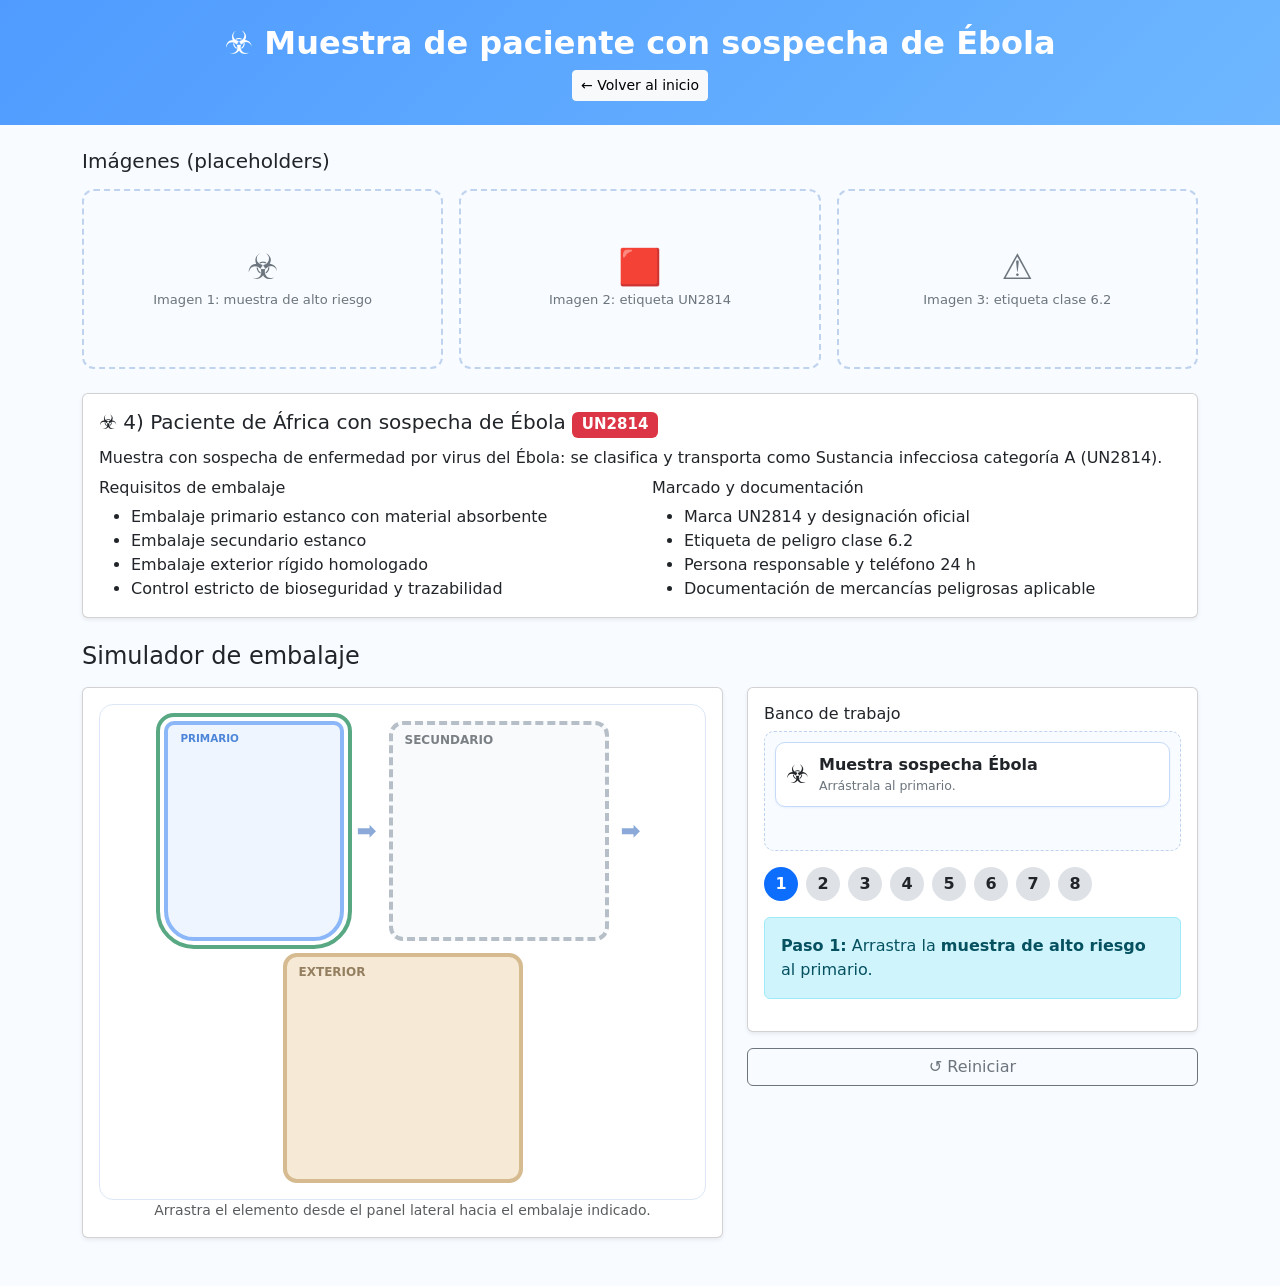
==== ebola.html @ 7474e512 "trabajo gmb" ====
<!DOCTYPE html>
<html lang="es">
<head>
<meta charset="UTF-8">
<meta name="viewport" content="width=device-width, initial-scale=1">
<title>Sospecha de Ébola</title>
<link href="https://cdn.jsdelivr.net/npm/bootstrap@5.3.3/dist/css/bootstrap.min.css" rel="stylesheet">
<link rel="stylesheet" href="styles.css">
</head>
<body data-case="EBOLA">

<header class="hero py-4 text-center">
  <div class="container">
    <h1 class="h2 fw-bold mb-2">☣️ Muestra de paciente con sospecha de Ébola</h1>
    <a class="btn btn-light btn-sm" href="index.html">← Volver al inicio</a>
  </div>
</header>

<main class="container my-4">
  <section class="mb-4">
    <h2 class="h5 mb-3">Imágenes (placeholders)</h2>
    <div class="row g-3">
      <div class="col-md-4"><div class="image-placeholder"><span class="emoji">☣️</span><div class="hint">Imagen 1: muestra de alto riesgo</div></div></div>
      <div class="col-md-4"><div class="image-placeholder"><span class="emoji">🟥</span><div class="hint">Imagen 2: etiqueta UN2814</div></div></div>
      <div class="col-md-4"><div class="image-placeholder"><span class="emoji">⚠️</span><div class="hint">Imagen 3: etiqueta clase 6.2</div></div></div>
    </div>
  </section>

  <section class="mb-4">
    <div class="card shadow-sm"><div class="card-body">
      <h3 class="h5" id="dTitle"></h3>
      <p id="dDesc" class="mb-2"></p>
      <div class="row">
        <div class="col-md-6"><h6>Requisitos de embalaje</h6><ul id="dReq" class="mb-0"></ul></div>
        <div class="col-md-6"><h6>Marcado y documentación</h6><ul id="dMark" class="mb-0"></ul></div>
      </div>
    </div></div>
  </section>

  <section class="mb-5" id="simSection">
    <h2 class="h4 mb-3">Simulador de embalaje</h2>
    <div class="row g-4">
      <div class="col-lg-7">
        <div class="card shadow-sm"><div class="card-body">
          <div class="stage">
            <div class="pack-flow">
              <div class="box primary empty" id="primary" data-level="1">
                <span class="lbl" style="font-size:.65rem">Primario</span><div class="closed-lid"></div>
                <div class="absorbent" id="absPri" style="width:80%"></div>
                <div id="primaryContent" class="slot"></div>
              </div>
              <div class="flow-arrow">➡️</div>
              <div class="box secondary empty" id="secondary" data-level="2">
                <span class="lbl">Secundario</span><div class="closed-lid"></div>
                <div class="absorbent" id="absSec"></div>
                <div id="secondaryContent" class="slot"></div>
              </div>
              <div class="flow-arrow">➡️</div>
              <div class="box outer empty" id="outer" data-level="3">
                <span class="lbl">Exterior</span><div class="closed-lid"></div>
                <span class="label-un" id="unLabel"></span>
                <div id="outerContent" class="slot"></div>
              </div>
            </div>
          </div>
          <p class="text-center text-muted small mb-0">Arrastra el elemento desde el panel lateral hacia el embalaje indicado.</p>
        </div></div>
      </div>
      <div class="col-lg-5">
        <div class="card shadow-sm mb-3"><div class="card-body">
          <h6 class="mb-2">Banco de trabajo</h6>
          <div id="supply" class="supply-panel mb-3"></div>
          <div class="d-flex gap-2 mb-3 align-items-center" id="dots"></div>
          <div class="alert alert-info mb-3" id="instruction"></div>
        </div></div>
        <div id="feedback"></div>
        <button class="btn btn-outline-secondary w-100" id="resetBtn">↺ Reiniciar</button>
      </div>
    </div>
  </section>
</main>

<script src="app.js"></script>
</body>
</html>
---- styles.css ----
body { background:#f8fbff; }
.hero { background:linear-gradient(135deg,#4f9bff,#6eb7ff); color:#fff; }
.type-card { cursor:pointer; transition:.15s; border:2px solid transparent; }
.type-card:hover { transform:translateY(-3px); }
.type-card.active { border-color:#0d6efd; box-shadow:0 0 0 .2rem rgba(13,110,253,.2); }

/* Escenario de embalaje */
.stage {
  display:flex; align-items:center; justify-content:center; min-height:320px;
  background:#ffffff; border:1px solid #dce8f8; border-radius:14px;
}
.pack-flow { display:flex; align-items:center; gap:12px; flex-wrap:wrap; justify-content:center; padding:16px 8px; }
.box { position:relative; display:flex; align-items:center; justify-content:center;
       border-radius:14px; transition:all .4s; }
.box .lbl { position:absolute; top:6px; left:12px; font-size:.75rem; font-weight:700; text-transform:uppercase; }
.outer { width:240px; height:230px; background:#f3e3c8; border:4px solid #c7a167; color:#6c4f24; }
.secondary { width:220px; height:220px; background:#f7f9fc; border:4px dashed #9aa7b3; color:#495057; }
.primary { width:180px; height:220px; background:#e8f2ff; border:4px solid #5f9cf7;
           border-radius:10px 10px 30px 30px; color:#0a58ca; }
.flow-arrow { font-size:1.5rem; color:#8aa9d8; font-weight:700; }
.box.empty { opacity:.72; }
.box.ready { opacity:1; }
.box.drop-ok { outline:4px solid #198754; outline-offset:4px; }
.slot { text-align:center; padding:4px; border-radius:8px; background:rgba(255,255,255,.65); }
.slot:empty { display:none; }
.slot-item { font-size:.75rem; margin:.2rem 0; }
.slot .ico { font-size:1.8rem; line-height:1; }
.slot .txt { font-size:.7rem; font-weight:600; color:#4b5b6b; }
.absorbent { position:absolute; bottom:10px; width:70%; height:14px; background:repeating-linear-gradient(45deg,#fff,#fff 4px,#ffe3a3 4px,#ffe3a3 8px); border-radius:6px; display:none; }
.closed-lid { position:absolute; top:-4px; left:-4px; right:-4px; height:14px; border-radius:6px; background:#5f9cf7; display:none; }
.outer .closed-lid { background:#c7a167; }
.secondary .closed-lid { background:#9aa7b3; }
.label-un { position:absolute; bottom:8px; right:10px; background:#fff; border:2px solid #000; padding:2px 8px;
            font-weight:700; font-size:.75rem; display:none; transform:rotate(-4deg); }
.step-dot { width:34px; height:34px; border-radius:50%; display:inline-flex; align-items:center; justify-content:center;
            background:#dee2e6; font-weight:700; }
.step-dot.done { background:#198754; color:#fff; }
.step-dot.current { background:#0d6efd; color:#fff; }
.dropzone-hint { animation:pulse 1.2s infinite; }
.supply-panel { min-height:120px; background:#f8fbff; border:1px dashed #bfd3ef; border-radius:10px; padding:10px; }
.drag-item {
  display:flex; align-items:center; gap:10px; padding:10px; border-radius:10px; border:1px solid #c6daf8;
  background:#fff; cursor:grab; user-select:none; box-shadow:0 1px 2px rgba(13,110,253,.08);
}
.drag-item .ico { font-size:1.6rem; }
.drag-item .name { font-weight:600; }
.drag-item .desc { font-size:.78rem; color:#6c757d; }
.sample-link { text-decoration:none; color:inherit; }
.image-placeholder {
  height:180px;
  border:2px dashed #bfd3ef;
  border-radius:12px;
  background:#f8fbff;
  display:flex;
  flex-direction:column;
  align-items:center;
  justify-content:center;
  text-align:center;
  color:#6c757d;
}
.image-placeholder .emoji { font-size:2.2rem; line-height:1; }
.image-placeholder .hint { font-size:.82rem; margin-top:.35rem; }
@keyframes pulse { 50% { opacity:.4; } }
@media (max-width: 992px) {
  .flow-arrow { width:100%; text-align:center; transform:rotate(90deg); }
}
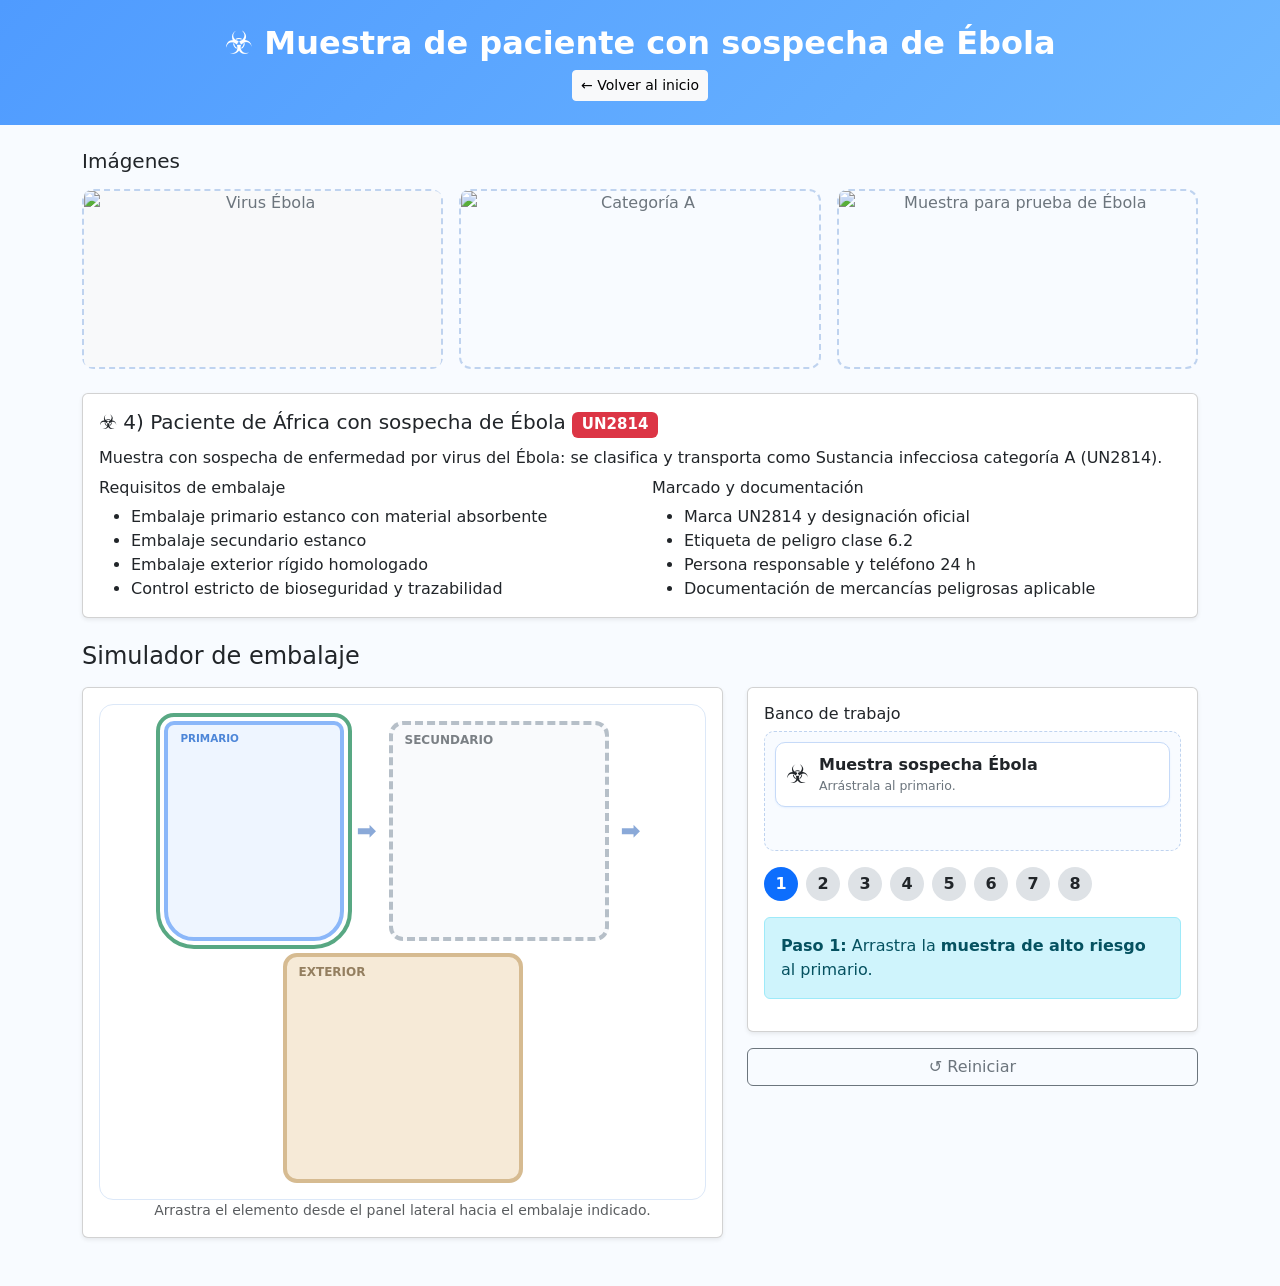
==== commit cecd84c0: "imagenes añadidas" ====
--- a/ebola.html
+++ b/ebola.html
@@ -18,11 +18,23 @@
 
 <main class="container my-4">
   <section class="mb-4">
-    <h2 class="h5 mb-3">Imágenes (placeholders)</h2>
+    <h2 class="h5 mb-3">Imágenes</h2>
     <div class="row g-3">
-      <div class="col-md-4"><div class="image-placeholder"><span class="emoji">☣️</span><div class="hint">Imagen 1: muestra de alto riesgo</div></div></div>
-      <div class="col-md-4"><div class="image-placeholder"><span class="emoji">🟥</span><div class="hint">Imagen 2: etiqueta UN2814</div></div></div>
-      <div class="col-md-4"><div class="image-placeholder"><span class="emoji">⚠️</span><div class="hint">Imagen 3: etiqueta clase 6.2</div></div></div>
+      <div class="col-md-4">
+        <div class="image-placeholder">
+          <img src="https://thumb.wikimedia.org/wikipedia/commons/thumb/3/3f/Ebola_virus_em.png/500px-Ebola_virus_em.png?utm_source=es.wikipedia.org&utm_campaign=parser&utm_content=thumbnail" alt="Virus Ébola" class="img-fluid rounded" style="height:180px; width:100%; object-fit:cover; background:#f8f9fa;">
+        </div>
+      </div>
+      <div class="col-md-4">
+        <div class="image-placeholder">
+          <img src="https://upload.wikimedia.org/wikipedia/commons/f/f9/Category_A.jpg?utm_source=es.wikipedia.org&utm_campaign=parser&utm_content=thumbnail_unscaled" alt="Categoría A" class="img-fluid rounded" style="height:180px; width:100%; object-fit:cover;">
+        </div>
+      </div>
+      <div class="col-md-4">
+        <div class="image-placeholder">
+          <img src="https://media.istockphoto.com/id/1498614884/pt/foto/blood-sample-for-ebola-virus-test-to-identify-viral-hemorrhagic-fever-life-threatening-viral.jpg?s=612x612&w=0&k=20&c=iJc5vp0pz7RAuD7QNY5w9RM0x2j2U3bKChPTjfG7V6c=" alt="Muestra para prueba de Ébola" class="img-fluid rounded" style="height:180px; width:100%; object-fit:cover;">
+        </div>
+      </div>
     </div>
   </section>
 
